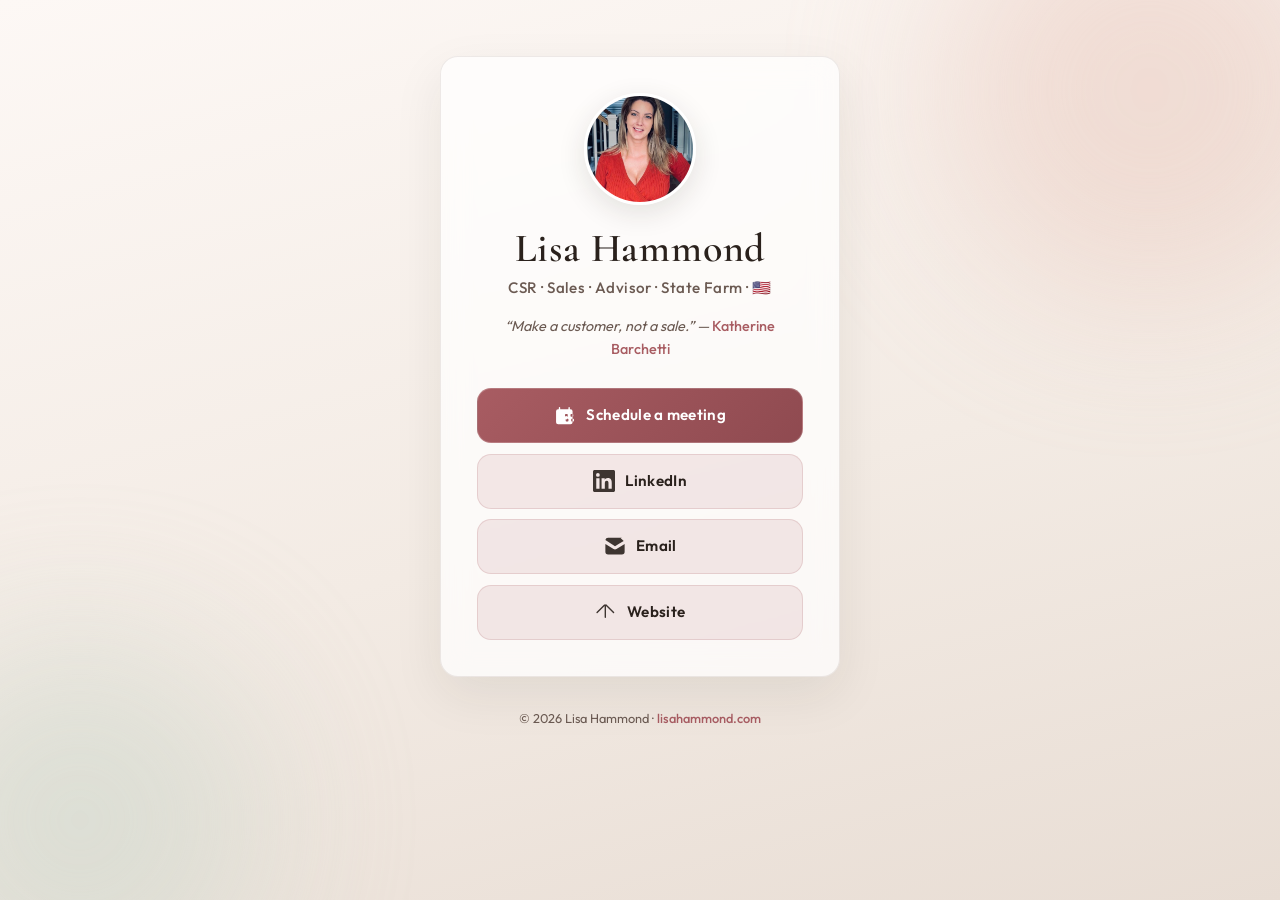
==== index.html @ d003c44f "updated author alt text" ====
<!DOCTYPE html>
<html lang="en">
  <head>
    <meta charset="utf-8" />
    <meta name="viewport" content="width=device-width, initial-scale=1" />
    <title>Lisa Hammond — State Farm</title>
    <meta
      name="description"
      content="Lisa Hammond — CSR, Sales & Advisor at State Farm. Connect on LinkedIn, schedule a meeting, or send an email."
    />
    <meta property="og:title" content="Lisa Hammond — State Farm" />
    <meta
      property="og:description"
      content="CSR | Sales | Advisor | State Farm. Make a customer, not a sale."
    />
    <meta property="og:type" content="website" />
    <meta property="og:url" content="https://lisahammond.com/" />
    <meta property="og:image" content="https://lisahammond.com/author/lisa-hammond.png" />
    <meta name="twitter:card" content="summary_large_image" />
    <link rel="preconnect" href="https://fonts.googleapis.com" />
    <link rel="preconnect" href="https://fonts.gstatic.com" crossorigin />
    <link
      href="https://fonts.googleapis.com/css2?family=Cormorant+Garamond:ital,wght@0,500;0,600;1,500&family=Outfit:wght@400;500;600&display=swap"
      rel="stylesheet"
    />
    <link rel="stylesheet" href="/styles.css" />
    <link rel="apple-touch-icon" sizes="57x57" href="/favicon/apple-icon-57x57.png" />
    <link rel="apple-touch-icon" sizes="60x60" href="/favicon/apple-icon-60x60.png" />
    <link rel="apple-touch-icon" sizes="72x72" href="/favicon/apple-icon-72x72.png" />
    <link rel="apple-touch-icon" sizes="76x76" href="/favicon/apple-icon-76x76.png" />
    <link rel="apple-touch-icon" sizes="114x114" href="/favicon/apple-icon-114x114.png" />
    <link rel="apple-touch-icon" sizes="120x120" href="/favicon/apple-icon-120x120.png" />
    <link rel="apple-touch-icon" sizes="144x144" href="/favicon/apple-icon-144x144.png" />
    <link rel="apple-touch-icon" sizes="152x152" href="/favicon/apple-icon-152x152.png" />
    <link rel="apple-touch-icon" sizes="180x180" href="/favicon/apple-icon-180x180.png" />
    <link rel="icon" type="image/png" sizes="192x192" href="/favicon/android-icon-192x192.png" />
    <link rel="icon" type="image/png" sizes="32x32" href="/favicon/favicon-32x32.png" />
    <link rel="icon" type="image/png" sizes="96x96" href="/favicon/favicon-96x96.png" />
    <link rel="icon" type="image/png" sizes="16x16" href="/favicon/favicon-16x16.png" />
    <link rel="icon" href="/favicon/favicon.ico?v=3" sizes="any" />
    <link rel="manifest" href="/favicon/manifest.json" />
    <meta name="msapplication-TileColor" content="#ffffff" />
    <meta name="msapplication-TileImage" content="/favicon/ms-icon-144x144.png" />
    <meta name="msapplication-config" content="/favicon/browserconfig.xml" />
    <meta name="theme-color" content="#ffffff" />
  </head>
  <body>
    <div class="bg-blob bg-blob--1" aria-hidden="true"></div>
    <div class="bg-blob bg-blob--2" aria-hidden="true"></div>

    <main class="wrap">
      <article class="card">
        <img
          class="avatar"
          src="/author/lisa-hammond.png"
          alt="Lisa Hammond"
          width="112"
          height="112"
          fetchpriority="high"
        />
        <h1>Lisa Hammond</h1>
        <p class="tagline">CSR · Sales · Advisor · State Farm · 🇺🇸</p>
        <blockquote class="quote">
          “Make a customer, not a sale.” — <cite>Katherine Barchetti</cite>
        </blockquote>

        <ul class="links">
          <li>
            <a class="link link--primary" href="https://meet.lisahammond.com/lisahammond">
              <svg xmlns="http://www.w3.org/2000/svg" viewBox="0 0 24 24" fill="currentColor" aria-hidden="true">
                <path
                  d="M12.75 12.75a.75.75 0 1 1-1.5 0 .75.75 0 0 1 1.5 0Zm1.5 0a.75.75 0 1 1-1.5 0 .75.75 0 0 1 1.5 0Zm0 2.25a.75.75 0 1 1-1.5 0 .75.75 0 0 1 1.5 0Zm-1.5 0a.75.75 0 1 1-1.5 0 .75.75 0 0 1 1.5 0ZM6 10.5a.75.75 0 0 1 .75-.75h1.5a.75.75 0 0 1 .75.75v1.5a.75.75 0 0 1-.75.75h-1.5A.75.75 0 0 1 6 12v-1.5Zm6.75-.75a.75.75 0 0 0-.75.75v1.5c0 .414.336.75.75.75h1.5a.75.75 0 0 0 .75-.75V10.5a.75.75 0 0 0-.75-.75h-1.5Zm6 0a.75.75 0 0 0-.75.75v1.5c0 .414.336.75.75.75h1.5a.75.75 0 0 0 .75-.75V10.5a.75.75 0 0 0-.75-.75h-1.5ZM6.75 15.75a.75.75 0 0 1 .75-.75h1.5a.75.75 0 0 1 .75.75v1.5a.75.75 0 0 1-.75.75h-1.5a.75.75 0 0 1-.75-.75v-1.5Zm6.75-.75a.75.75 0 0 0-.75.75v1.5c0 .414.336.75.75.75h1.5a.75.75 0 0 0 .75-.75v-1.5a.75.75 0 0 0-.75-.75h-1.5Zm6 0a.75.75 0 0 0-.75.75v1.5c0 .414.336.75.75.75h1.5a.75.75 0 0 0 .75-.75v-1.5a.75.75 0 0 0-.75-.75h-1.5ZM2.25 6.75A2.25 2.25 0 0 1 4.5 4.5h.75V3a.75.75 0 0 1 1.5 0v1.5h9V3a.75.75 0 0 1 1.5 0v1.5h.75a2.25 2.25 0 0 1 2.25 2.25v12a2.25 2.25 0 0 1-2.25 2.25H4.5a2.25 2.25 0 0 1-2.25-2.25v-12Z"
                />
              </svg>
              Schedule a meeting
            </a>
          </li>
          <li>
            <a class="link" href="https://www.linkedin.com/in/lisamhammond" rel="noopener noreferrer">
              <svg xmlns="http://www.w3.org/2000/svg" viewBox="0 0 24 24" fill="currentColor" aria-hidden="true">
                <path
                  d="M20.447 20.452h-3.554v-5.569c0-1.328-.027-3.037-1.852-3.037-1.853 0-2.136 1.445-2.136 2.939v5.667H9.351V9h3.414v1.561h.046c.477-.9 1.637-1.85 3.37-1.85 3.601 0 4.267 2.37 4.267 5.455v6.286zM5.337 7.433a2.062 2.062 0 0 1-2.063-2.065 2.064 2.064 0 1 1 2.063 2.065zm1.782 13.019H3.555V9h3.564v11.452zM22.225 0H1.771C.792 0 0 .774 0 1.729v20.542C0 23.227.792 24 1.771 24h20.451C23.2 24 24 23.227 24 22.271V1.729C24 .774 23.2 0 22.222 0h.003z"
                />
              </svg>
              LinkedIn
            </a>
          </li>
          <li>
            <a class="link" href="mailto:info@lisahammond.com">
              <svg xmlns="http://www.w3.org/2000/svg" viewBox="0 0 24 24" fill="currentColor" aria-hidden="true">
                <path
                  d="M1.5 8.67v8.58a3 3 0 0 0 3 3h15a3 3 0 0 0 3-3V8.67l-8.928 5.493a3 3 0 0 1-3.144 0L1.5 8.67Zm16.598-6.37A3 3 0 0 0 19.5 2h-15a3 3 0 0 0-2.998 2.3L12 11.227l9.498-5.897Z"
                />
              </svg>
              Email
            </a>
          </li>
          <li>
            <a class="link" href="https://lisahammond.com/">
              <svg xmlns="http://www.w3.org/2000/svg" viewBox="0 0 24 24" fill="currentColor" aria-hidden="true">
                <path
                  d="M11.47 3.841a.75.75 0 0 1 1.06 0l8.25 8.25a.75.75 0 1 1-1.06 1.06l-7.72-7.72v12.319a.75.75 0 0 1-1.5 0V5.431l-7.72 7.72a.75.75 0 0 1-1.06-1.06l8.25-8.25Z"
                />
              </svg>
              Website
            </a>
          </li>
        </ul>
      </article>

      <p class="footer">
        © <span id="y"></span> Lisa Hammond ·
        <a href="https://lisahammond.com/">lisahammond.com</a>
      </p>
    </main>
    <script>
      document.getElementById("y").textContent = new Date().getFullYear();
    </script>
  </body>
</html>
---- styles.css ----
/* Lisa Hammond — link page */
:root {
  --bg-top: #fdf8f5;
  --bg-bottom: #f3ebe4;
  --surface: rgba(255, 255, 255, 0.72);
  --surface-border: rgba(90, 62, 54, 0.1);
  --text: #2a211c;
  --text-muted: #6b5a52;
  --accent: #a85c62;
  --accent-soft: rgba(168, 92, 98, 0.12);
  --accent-hover: #8f4a50;
  --shadow: 0 18px 50px rgba(42, 33, 28, 0.08);
  --radius: 18px;
  --font-display: "Cormorant Garamond", Georgia, serif;
  --font-ui: "Outfit", system-ui, sans-serif;
}

*,
*::before,
*::after {
  box-sizing: border-box;
}

html {
  scroll-behavior: smooth;
}

body {
  margin: 0;
  min-height: 100vh;
  font-family: var(--font-ui);
  color: var(--text);
  background: linear-gradient(165deg, var(--bg-top) 0%, var(--bg-bottom) 55%, #e8ddd4 100%);
  background-attachment: fixed;
  line-height: 1.5;
  -webkit-font-smoothing: antialiased;
}

/* Ambient shapes */
.bg-blob {
  position: fixed;
  border-radius: 50%;
  filter: blur(80px);
  opacity: 0.45;
  pointer-events: none;
  z-index: 0;
}

.bg-blob--1 {
  width: min(420px, 70vw);
  height: min(420px, 70vw);
  top: -120px;
  right: -80px;
  background: #e8c4b8;
}

.bg-blob--2 {
  width: min(360px, 60vw);
  height: min(360px, 60vw);
  bottom: -100px;
  left: -100px;
  background: #c5d4c8;
}

.wrap {
  position: relative;
  z-index: 1;
  max-width: 440px;
  margin: 0 auto;
  padding: clamp(2rem, 6vw, 3.5rem) 1.25rem 3rem;
}

.card {
  background: var(--surface);
  backdrop-filter: blur(14px);
  -webkit-backdrop-filter: blur(14px);
  border: 1px solid var(--surface-border);
  border-radius: var(--radius);
  box-shadow: var(--shadow);
  padding: clamp(1.75rem, 4vw, 2.25rem);
  text-align: center;
  animation: rise 0.85s cubic-bezier(0.22, 1, 0.36, 1) both;
}

@keyframes rise {
  from {
    opacity: 0;
    transform: translateY(16px);
  }
  to {
    opacity: 1;
    transform: translateY(0);
  }
}

.avatar {
  width: 112px;
  height: 112px;
  border-radius: 50%;
  object-fit: cover;
  border: 3px solid rgba(255, 255, 255, 0.9);
  box-shadow: 0 8px 28px rgba(42, 33, 28, 0.12);
  margin: 0 auto 1.25rem;
  display: block;
}

h1 {
  font-family: var(--font-display);
  font-weight: 600;
  font-size: clamp(2rem, 6vw, 2.5rem);
  letter-spacing: 0.02em;
  margin: 0 0 0.35rem;
  line-height: 1.15;
  color: var(--text);
}

.tagline {
  font-size: 0.95rem;
  font-weight: 500;
  color: var(--text-muted);
  margin: 0 0 1rem;
  letter-spacing: 0.03em;
}

.quote {
  font-size: 0.9rem;
  font-style: italic;
  color: var(--text-muted);
  margin: 0 0 1.75rem;
  padding: 0 0.25rem;
  line-height: 1.55;
}

.quote cite {
  font-style: normal;
  font-weight: 500;
  color: var(--accent);
}

.links {
  display: flex;
  flex-direction: column;
  gap: 0.65rem;
  margin: 0;
  padding: 0;
  list-style: none;
}

.link {
  display: flex;
  align-items: center;
  justify-content: center;
  gap: 0.65rem;
  padding: 0.95rem 1.1rem;
  border-radius: 14px;
  text-decoration: none;
  color: var(--text);
  font-weight: 600;
  font-size: 0.95rem;
  letter-spacing: 0.02em;
  background: var(--accent-soft);
  border: 1px solid rgba(168, 92, 98, 0.18);
  transition:
    transform 0.2s ease,
    box-shadow 0.2s ease,
    background 0.2s ease,
    border-color 0.2s ease;
  animation: link-in 0.6s cubic-bezier(0.22, 1, 0.36, 1) both;
}

.link:nth-child(1) {
  animation-delay: 0.08s;
}
.link:nth-child(2) {
  animation-delay: 0.14s;
}
.link:nth-child(3) {
  animation-delay: 0.2s;
}
.link:nth-child(4) {
  animation-delay: 0.26s;
}

@keyframes link-in {
  from {
    opacity: 0;
    transform: translateY(10px);
  }
  to {
    opacity: 1;
    transform: translateY(0);
  }
}

.link:hover,
.link:focus-visible {
  transform: translateY(-2px);
  box-shadow: 0 10px 28px rgba(168, 92, 98, 0.18);
  background: rgba(255, 255, 255, 0.85);
  border-color: rgba(168, 92, 98, 0.35);
  outline: none;
}

.link:active {
  transform: translateY(0);
}

.link svg {
  flex-shrink: 0;
  width: 22px;
  height: 22px;
  opacity: 0.9;
}

.link--primary {
  background: linear-gradient(135deg, #a85c62 0%, #8f4a50 100%);
  color: #fff;
  border-color: rgba(255, 255, 255, 0.2);
}

.link--primary svg {
  opacity: 1;
}

.link--primary:hover,
.link--primary:focus-visible {
  background: linear-gradient(135deg, #b56a70 0%, #9d555b 100%);
  border-color: rgba(255, 255, 255, 0.35);
  box-shadow: 0 12px 32px rgba(143, 74, 80, 0.35);
  color: #fff;
}

.footer {
  margin-top: 2rem;
  text-align: center;
  font-size: 0.8rem;
  color: var(--text-muted);
  animation: fade 1s ease 0.4s both;
}

@keyframes fade {
  from {
    opacity: 0;
  }
  to {
    opacity: 1;
  }
}

.footer a {
  color: var(--accent);
  text-decoration: none;
  font-weight: 500;
}

.footer a:hover {
  text-decoration: underline;
}

@media (prefers-reduced-motion: reduce) {
  *,
  *::before,
  *::after {
    animation-duration: 0.01ms !important;
    animation-iteration-count: 1 !important;
    transition-duration: 0.01ms !important;
  }
}
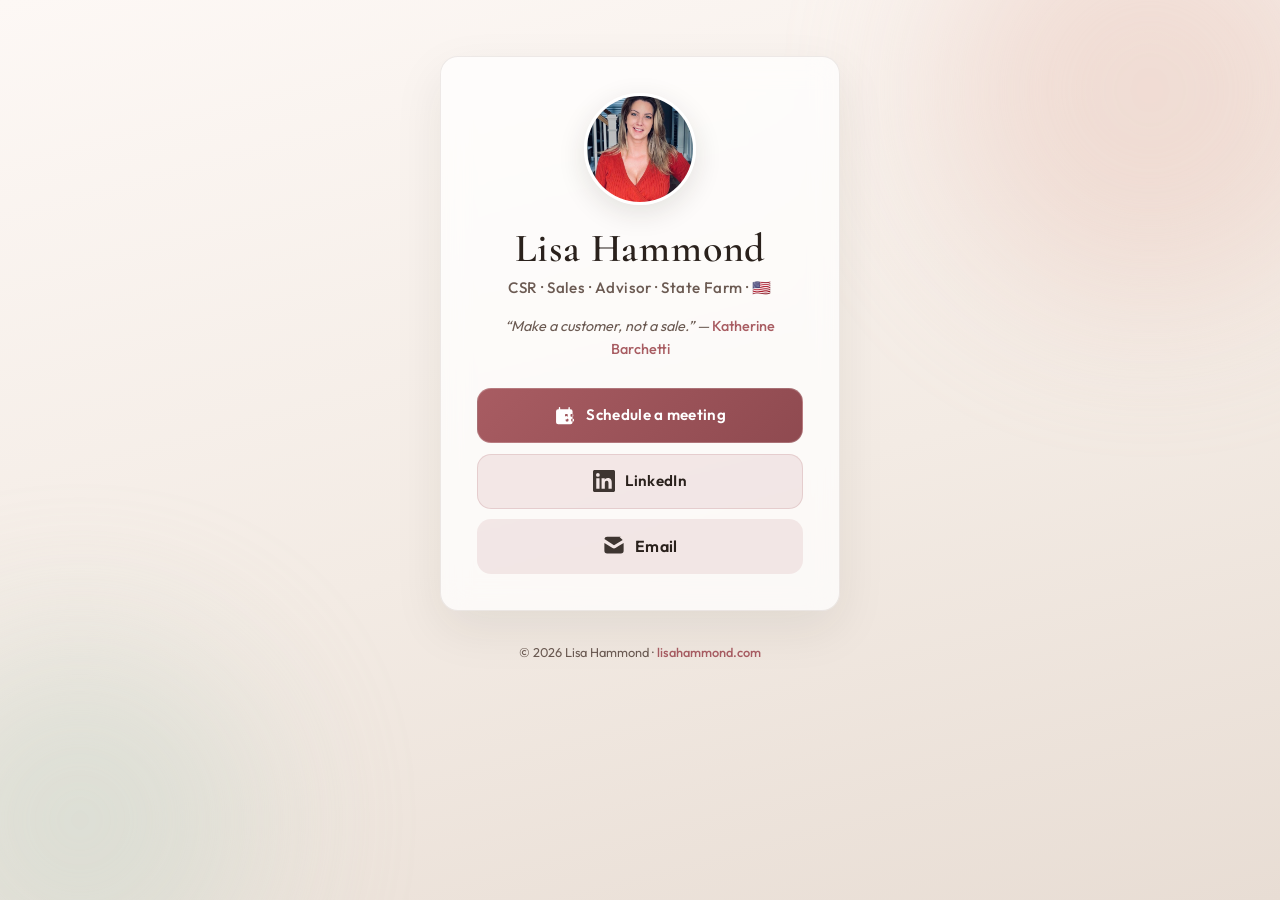
==== commit b01b0474: "added contact form" ====
--- a/index.html
+++ b/index.html
@@ -3,15 +3,15 @@
   <head>
     <meta charset="utf-8" />
     <meta name="viewport" content="width=device-width, initial-scale=1" />
-    <title>Lisa Hammond — State Farm</title>
+    <title>Lisa Hammond</title>
     <meta
       name="description"
-      content="Lisa Hammond — CSR, Sales & Advisor at State Farm. Connect on LinkedIn, schedule a meeting, or send an email."
+      content="Lisa Hammond — CSR & Sales at State Farm. Connect on LinkedIn, schedule a meeting, or send an email."
     />
-    <meta property="og:title" content="Lisa Hammond — State Farm" />
+    <meta property="og:title" content="Lisa Hammond" />
     <meta
       property="og:description"
-      content="CSR | Sales | Advisor | State Farm. Make a customer, not a sale."
+      content="CSR | Sales | Advisor | State Farm"
     />
     <meta property="og:type" content="website" />
     <meta property="og:url" content="https://lisahammond.com/" />
@@ -37,7 +37,7 @@
     <link rel="icon" type="image/png" sizes="32x32" href="/favicon/favicon-32x32.png" />
     <link rel="icon" type="image/png" sizes="96x96" href="/favicon/favicon-96x96.png" />
     <link rel="icon" type="image/png" sizes="16x16" href="/favicon/favicon-16x16.png" />
-    <link rel="icon" href="/favicon/favicon.ico?v=3" sizes="any" />
+    <link rel="icon" href="/favicon/favicon.ico" sizes="any" />
     <link rel="manifest" href="/favicon/manifest.json" />
     <meta name="msapplication-TileColor" content="#ffffff" />
     <meta name="msapplication-TileImage" content="/favicon/ms-icon-144x144.png" />
@@ -86,24 +86,14 @@
             </a>
           </li>
           <li>
-            <a class="link" href="mailto:info@lisahammond.com">
+            <button type="button" class="link link--button" id="contact-open" aria-haspopup="dialog" aria-controls="contact-dialog">
               <svg xmlns="http://www.w3.org/2000/svg" viewBox="0 0 24 24" fill="currentColor" aria-hidden="true">
                 <path
                   d="M1.5 8.67v8.58a3 3 0 0 0 3 3h15a3 3 0 0 0 3-3V8.67l-8.928 5.493a3 3 0 0 1-3.144 0L1.5 8.67Zm16.598-6.37A3 3 0 0 0 19.5 2h-15a3 3 0 0 0-2.998 2.3L12 11.227l9.498-5.897Z"
                 />
               </svg>
               Email
-            </a>
-          </li>
-          <li>
-            <a class="link" href="https://lisahammond.com/">
-              <svg xmlns="http://www.w3.org/2000/svg" viewBox="0 0 24 24" fill="currentColor" aria-hidden="true">
-                <path
-                  d="M11.47 3.841a.75.75 0 0 1 1.06 0l8.25 8.25a.75.75 0 1 1-1.06 1.06l-7.72-7.72v12.319a.75.75 0 0 1-1.5 0V5.431l-7.72 7.72a.75.75 0 0 1-1.06-1.06l8.25-8.25Z"
-                />
-              </svg>
-              Website
-            </a>
+            </button>
           </li>
         </ul>
       </article>
@@ -113,6 +103,48 @@
         <a href="https://lisahammond.com/">lisahammond.com</a>
       </p>
     </main>
+
+    <div class="modal" id="contact-modal" hidden aria-hidden="true">
+      <div class="modal__backdrop" id="contact-backdrop" tabindex="-1"></div>
+      <div
+        class="modal__panel"
+        role="dialog"
+        id="contact-dialog"
+        aria-modal="true"
+        aria-labelledby="contact-title"
+      >
+        <button type="button" class="modal__close" id="contact-close" aria-label="Close">&times;</button>
+        <h2 class="modal__title" id="contact-title">Send a message</h2>
+        <p class="modal__hint">Messages go to Lisa. She’ll reply when she can.</p>
+        <form id="contact-form" class="contact-form" novalidate>
+          <label class="contact-form__label" for="cf-name">Name</label>
+          <input class="contact-form__input" id="cf-name" name="name" type="text" required maxlength="100" autocomplete="name" />
+          <label class="contact-form__label" for="cf-email">Email</label>
+          <input class="contact-form__input" id="cf-email" name="email" type="email" required maxlength="254" autocomplete="email" />
+          <label class="contact-form__label" for="cf-subject">Subject</label>
+          <input class="contact-form__input" id="cf-subject" name="subject" type="text" required maxlength="200" autocomplete="off" />
+          <label class="contact-form__label" for="cf-content">Message</label>
+          <textarea class="contact-form__textarea" id="cf-content" name="content" required maxlength="10000" rows="5"></textarea>
+          <div class="contact-form__hp" aria-hidden="true">
+            <label for="cf-website">Website</label>
+            <input type="text" id="cf-website" name="website" tabindex="-1" autocomplete="off" />
+          </div>
+          <p class="contact-form__status" id="contact-status" role="status" aria-live="polite"></p>
+          <div class="contact-form__actions">
+            <button type="button" class="contact-form__btn contact-form__btn--ghost" id="contact-cancel">Cancel</button>
+            <button type="submit" class="contact-form__btn contact-form__btn--primary" id="contact-submit">Send</button>
+          </div>
+        </form>
+      </div>
+    </div>
+
+    <!-- MailBridge: set endpoint to your public API. On the server, remove the entire `captcha:` block under this form in config.yml if you are not using reCAPTCHA (otherwise submissions return 400). -->
+    <script>
+      window.__MAILBRIDGE__ = {
+        endpoint: "https://form.matthammond.com/api/v1/form/489YOQiRdkale82910dfja7892AIoLk1",
+      };
+    </script>
+    <script src="/contact.js" defer></script>
     <script>
       document.getElementById("y").textContent = new Date().getFullYear();
     </script>
--- a/styles.css
+++ b/styles.css
@@ -177,9 +177,6 @@
 .link:nth-child(3) {
   animation-delay: 0.2s;
 }
-.link:nth-child(4) {
-  animation-delay: 0.26s;
-}
 
 @keyframes link-in {
   from {
@@ -230,6 +227,198 @@
   color: #fff;
 }
 
+.link--button {
+  cursor: pointer;
+  width: 100%;
+  border: none;
+  font: inherit;
+  font-weight: 600;
+  text-align: center;
+  appearance: none;
+  -webkit-appearance: none;
+}
+
+.link--button:focus-visible {
+  outline: 2px solid var(--accent);
+  outline-offset: 3px;
+}
+
+/* MailBridge contact modal */
+.modal {
+  position: fixed;
+  inset: 0;
+  z-index: 100;
+  display: flex;
+  align-items: center;
+  justify-content: center;
+  padding: 1rem;
+}
+
+.modal[hidden] {
+  display: none !important;
+}
+
+.modal__backdrop {
+  position: absolute;
+  inset: 0;
+  background: rgba(42, 33, 28, 0.45);
+  backdrop-filter: blur(4px);
+}
+
+.modal__panel {
+  position: relative;
+  z-index: 1;
+  width: 100%;
+  max-width: 420px;
+  max-height: min(90vh, 640px);
+  overflow: auto;
+  padding: 1.5rem 1.35rem 1.35rem;
+  background: var(--surface);
+  backdrop-filter: blur(14px);
+  -webkit-backdrop-filter: blur(14px);
+  border: 1px solid var(--surface-border);
+  border-radius: var(--radius);
+  box-shadow: 0 24px 60px rgba(42, 33, 28, 0.18);
+  text-align: left;
+  animation: rise 0.35s cubic-bezier(0.22, 1, 0.36, 1) both;
+}
+
+.modal__close {
+  position: absolute;
+  top: 0.65rem;
+  right: 0.65rem;
+  width: 2.25rem;
+  height: 2.25rem;
+  border: none;
+  border-radius: 10px;
+  background: transparent;
+  color: var(--text-muted);
+  font-size: 1.5rem;
+  line-height: 1;
+  cursor: pointer;
+  display: flex;
+  align-items: center;
+  justify-content: center;
+}
+
+.modal__close:hover {
+  background: var(--accent-soft);
+  color: var(--text);
+}
+
+.modal__title {
+  font-family: var(--font-display);
+  font-size: 1.5rem;
+  font-weight: 600;
+  margin: 0 2rem 0.35rem 0;
+  color: var(--text);
+}
+
+.modal__hint {
+  margin: 0 0 1.1rem;
+  font-size: 0.88rem;
+  color: var(--text-muted);
+  line-height: 1.45;
+}
+
+.contact-form__label {
+  display: block;
+  font-size: 0.78rem;
+  font-weight: 600;
+  letter-spacing: 0.04em;
+  text-transform: uppercase;
+  color: var(--text-muted);
+  margin-bottom: 0.35rem;
+}
+
+.contact-form__input,
+.contact-form__textarea {
+  width: 100%;
+  margin-bottom: 0.85rem;
+  padding: 0.65rem 0.75rem;
+  border: 1px solid rgba(90, 62, 54, 0.18);
+  border-radius: 10px;
+  font-family: var(--font-ui);
+  font-size: 0.95rem;
+  color: var(--text);
+  background: rgba(255, 255, 255, 0.85);
+}
+
+.contact-form__input:focus,
+.contact-form__textarea:focus {
+  outline: none;
+  border-color: rgba(168, 92, 98, 0.55);
+  box-shadow: 0 0 0 3px var(--accent-soft);
+}
+
+.contact-form__textarea {
+  resize: vertical;
+  min-height: 120px;
+  line-height: 1.45;
+}
+
+.contact-form__hp {
+  position: absolute;
+  left: -9999px;
+  width: 1px;
+  height: 1px;
+  overflow: hidden;
+}
+
+.contact-form__status {
+  min-height: 1.35rem;
+  margin: 0 0 0.75rem;
+  font-size: 0.88rem;
+  color: var(--accent);
+}
+
+.contact-form__status--error {
+  color: #9a3d3d;
+}
+
+.contact-form__actions {
+  display: flex;
+  gap: 0.65rem;
+  justify-content: flex-end;
+  flex-wrap: wrap;
+}
+
+.contact-form__btn {
+  padding: 0.65rem 1.15rem;
+  border-radius: 12px;
+  font-family: var(--font-ui);
+  font-size: 0.92rem;
+  font-weight: 600;
+  cursor: pointer;
+  border: 1px solid transparent;
+}
+
+.contact-form__btn--ghost {
+  background: transparent;
+  color: var(--text-muted);
+  border-color: rgba(90, 62, 54, 0.15);
+}
+
+.contact-form__btn--ghost:hover {
+  background: rgba(255, 255, 255, 0.6);
+  color: var(--text);
+}
+
+.contact-form__btn--primary {
+  background: linear-gradient(135deg, #a85c62 0%, #8f4a50 100%);
+  color: #fff;
+  border-color: rgba(255, 255, 255, 0.2);
+}
+
+.contact-form__btn--primary:hover:not(:disabled) {
+  filter: brightness(1.05);
+}
+
+.contact-form__btn--primary:disabled {
+  opacity: 0.55;
+  cursor: not-allowed;
+}
+
 .footer {
   margin-top: 2rem;
   text-align: center;
